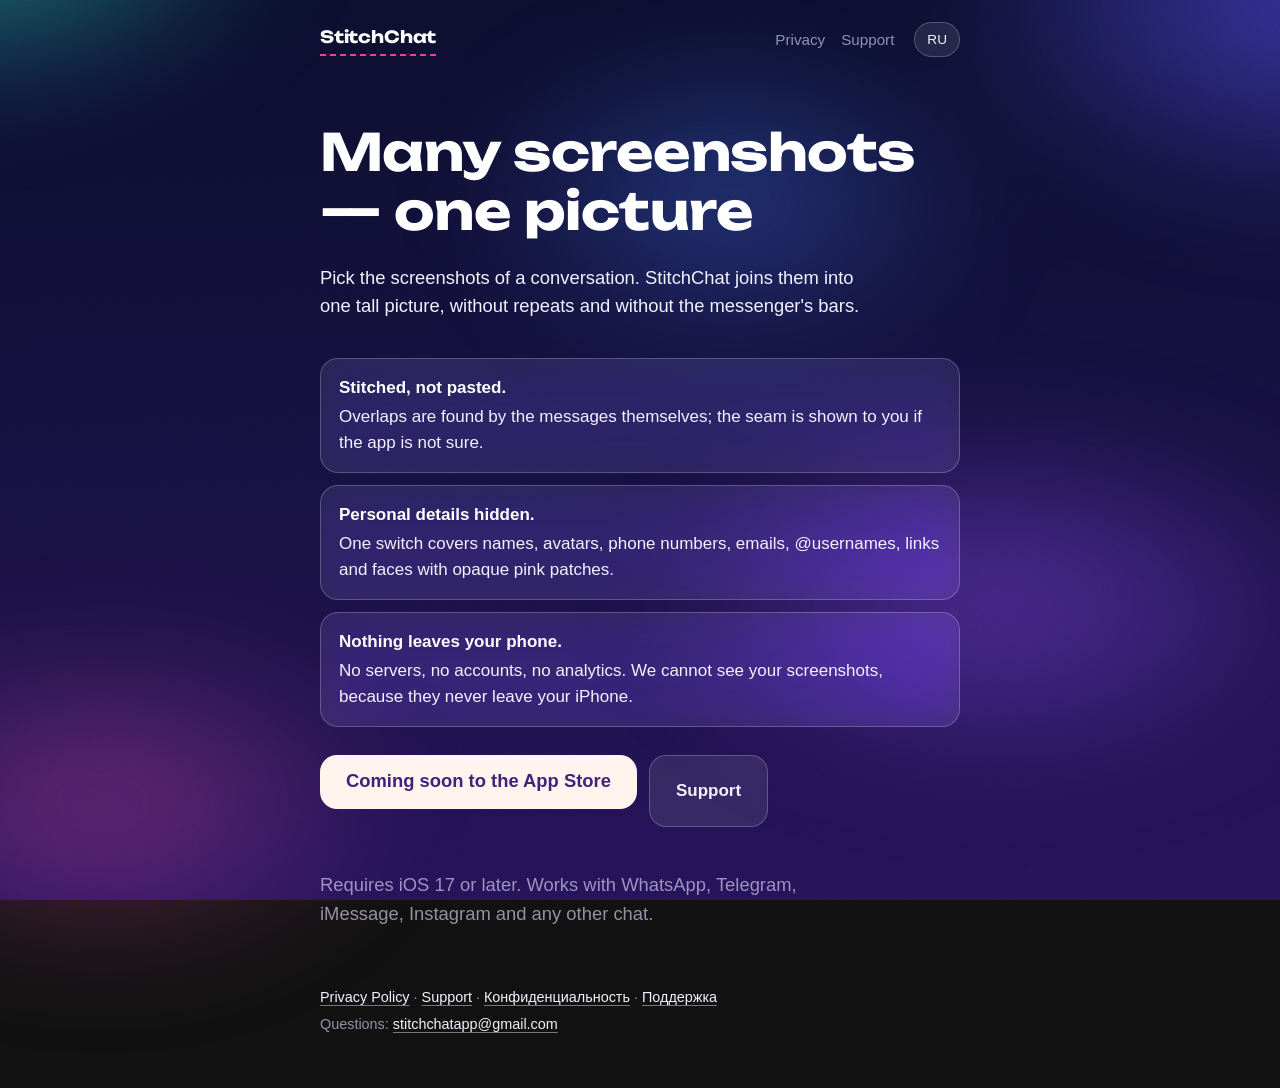
==== stitchchat/index.html @ 791479d6 "stitchchat: privacy and support (14 October 2026)" ====
<!doctype html>
<html lang="en">
<head>
<meta charset="utf-8">
<meta name="viewport" content="width=device-width, initial-scale=1">
<title>StitchChat</title>
<meta name="description" content="StitchChat stitches chat screenshots into one picture and hides personal details — all on your iPhone.">
<link rel="preconnect" href="https://fonts.googleapis.com">
<link rel="preconnect" href="https://fonts.gstatic.com" crossorigin>
<link href="https://fonts.googleapis.com/css2?family=Unbounded:wght@700&display=swap" rel="stylesheet">
<link rel="stylesheet" href="style.css">
</head>
<body>
<div class="wrap">
<header class="top">
<a class="wordmark" href="index.html" aria-current="page">StitchChat</a>
<nav class="nav" aria-label="Site"><a href="privacy.html">Privacy</a><a href="support.html">Support</a></nav>
<a class="lang" href="privacy.ru.html" lang="ru" title="Страницы на русском">RU</a>
</header>
<main>
<section class="hero">
<h1>Many screenshots — one picture</h1>
<p>Pick the screenshots of a conversation. StitchChat joins them into one tall picture, without repeats and without the messenger's bars.</p>
<ul class="three">
<li><b>Stitched, not pasted.</b> Overlaps are found by the messages themselves; the seam is shown to you if the app is not sure.</li>
<li><b>Personal details hidden.</b> One switch covers names, avatars, phone numbers, emails, @usernames, links and faces with opaque pink patches.</li>
<li><b>Nothing leaves your phone.</b> No servers, no accounts, no analytics. We cannot see your screenshots, because they never leave your iPhone.</li>
</ul>
<div class="actions">
<p class="button" aria-disabled="true">Coming soon to the App Store</p>
<a class="button ghost" href="support.html">Support</a>
</div>
<p class="store">Requires iOS 17 or later. Works with WhatsApp, Telegram, iMessage, Instagram and any other chat.</p>
</section>
</main>
<footer>
<p><a href="privacy.html">Privacy Policy</a> · <a href="support.html">Support</a> · <a href="privacy.ru.html" lang="ru">Конфиденциальность</a> · <a href="support.ru.html" lang="ru">Поддержка</a></p>
<p>Questions: <a href="mailto:stitchchatapp@gmail.com">stitchchatapp@gmail.com</a></p>
</footer>
</div>
</body>
</html>
---- stitchchat/style.css ----
/* StitchChat — site styles. Passport: docs/design/brand.md («Аврора»). No scripts, no requests except Google Fonts. */
:root {
  --sky-0: #0B0E2B;
  --sky-1: #171040;
  --sky-2: #251357;
  --ink: #F4F2FF;
  --ink-2: rgba(228, 224, 255, .62);
  --title: #FFFFFF;
  --cream: #FFF4EE;
  --cream-ink: #43217A;
  --stitch: #FF48B0;
  --glass: rgba(255, 255, 255, .09);
  --glass-edge: rgba(255, 255, 255, .22);
  --r-dock: 24px;
  --r-button: 17px;
  --gutter: 16px;
  --measure: 42rem;
  color-scheme: dark;
}

* { box-sizing: border-box; }

html { -webkit-text-size-adjust: 100%; }

body {
  margin: 0;
  min-height: 100vh;
  background: linear-gradient(178deg, var(--sky-0) 0%, var(--sky-1) 55%, var(--sky-2) 100%) fixed;
  color: var(--ink);
  font-family: -apple-system, BlinkMacSystemFont, "SF Pro Text", "Helvetica Neue", Helvetica, Arial, sans-serif;
  font-size: 1.0625rem;
  line-height: 1.55;
  overflow-x: hidden;
  position: relative;
  -webkit-font-smoothing: antialiased;
}

/* Aurora: blurred glows and film grain behind everything. Static — nothing animates. */
body::before {
  content: "";
  position: fixed;
  inset: -20vh -20vw;
  z-index: -2;
  pointer-events: none;
  background:
    radial-gradient(38vw 30vh at 12% 8%,  rgba(45, 212, 191, .55), transparent 70%),
    radial-gradient(44vw 36vh at 88% 14%, rgba(94, 84, 255, .55), transparent 70%),
    radial-gradient(40vw 30vh at 70% 62%, rgba(150, 80, 255, .40), transparent 70%),
    radial-gradient(34vw 28vh at 20% 78%, rgba(240, 80, 180, .32), transparent 70%),
    radial-gradient(30vw 26vh at 55% 30%, rgba(70, 130, 255, .32), transparent 70%);
  filter: blur(52px);
}
body::after {
  content: "";
  position: fixed;
  inset: 0;
  z-index: -1;
  pointer-events: none;
  opacity: .16;
  mix-blend-mode: overlay;
  background-image: url("data:image/svg+xml;utf8,<svg xmlns='http://www.w3.org/2000/svg' width='160' height='160'><filter id='n'><feTurbulence type='fractalNoise' baseFrequency='.9' numOctaves='2' stitchTiles='stitch'/><feColorMatrix values='0 0 0 0 1 0 0 0 0 1 0 0 0 0 1 0 0 0 .9 0'/></filter><rect width='160' height='160' filter='url(%23n)'/></svg>");
  background-size: 160px 160px;
}

a { color: var(--cream); text-decoration-color: rgba(255, 244, 238, .45); text-underline-offset: .18em; }
a:hover { text-decoration-color: var(--cream); }
a:focus-visible, .button:focus-visible {
  outline: 2px solid var(--cream);
  outline-offset: 3px;
  border-radius: 4px;
}

h1, h2, h3, .wordmark {
  font-family: "Unbounded", -apple-system, "SF Pro Display", Helvetica, Arial, sans-serif;
  font-weight: 700;
  color: var(--title);
  letter-spacing: -.01em;
  text-wrap: balance;
}
h1 { font-size: clamp(1.6rem, 1.1rem + 2.6vw, 2.5rem); line-height: 1.15; margin: 0 0 .5em; }
h2 { font-size: clamp(1.15rem, 1rem + 1vw, 1.5rem); line-height: 1.25; margin: 2.2em 0 .6em; }
h3 { font-size: 1.05rem; line-height: 1.3; margin: 1.8em 0 .5em; }
p, ul { margin: 0 0 1em; }
ul { padding-left: 1.25em; }
li { margin: .35em 0; }
li::marker { color: var(--stitch); }
code {
  font-family: "SF Mono", ui-monospace, Menlo, Consolas, monospace;
  font-size: .92em;
  background: var(--glass);
  border: 1px solid var(--glass-edge);
  border-radius: 6px;
  padding: .05em .35em;
}
strong { color: var(--title); }

.wrap {
  max-width: var(--measure);
  margin: 0 auto;
  padding: 0 var(--gutter);
}

/* Header: wordmark with the stitch, navigation, language link. */
.top {
  display: flex;
  flex-wrap: wrap;
  align-items: center;
  gap: 12px 20px;
  padding: 22px 0 10px;
}
.wordmark {
  font-size: 1.05rem;
  text-decoration: none;
  color: var(--title);
  position: relative;
  padding-bottom: 6px;
}
.wordmark::after {
  /* The stitch: a short dashed line in the patch colour — the only place fuchsia is used. */
  content: "";
  position: absolute;
  left: 0; right: 0; bottom: 0;
  border-top: 2px dashed var(--stitch);
  opacity: .9;
}
.nav { display: flex; gap: 16px; flex-wrap: wrap; margin-left: auto; }
.nav a { color: var(--ink-2); text-decoration: none; font-size: .95rem; }
.nav a:hover, .nav a[aria-current="page"] { color: var(--title); }
.nav a[aria-current="page"] { text-decoration: underline; text-decoration-color: var(--glass-edge); text-underline-offset: .3em; }
.lang {
  font-size: .85rem;
  color: var(--ink);
  text-decoration: none;
  padding: 6px 12px;
  border: 1px solid var(--glass-edge);
  background: var(--glass);
  border-radius: 999px;
}
.lang:hover { color: var(--title); border-color: rgba(255, 255, 255, .4); }

/* Content panel: glass under long small text (passport: no glow under text without glass). */
.panel {
  background: var(--glass);
  border: 1px solid var(--glass-edge);
  border-radius: var(--r-dock);
  padding: 22px 18px 26px;
  margin: 18px 0 40px;
  backdrop-filter: blur(22px) saturate(1.5);
  -webkit-backdrop-filter: blur(22px) saturate(1.5);
  box-shadow: 0 24px 60px rgba(5, 4, 30, .45);
}
@media (min-width: 600px) { .panel { padding: 34px 36px 40px; } }
.panel > :first-child { margin-top: 0; }
.panel > :last-child { margin-bottom: 0; }

.meta { color: var(--ink-2); font-size: .95rem; margin: -.25em 0 1.5em; }
.lede { font-size: 1.15rem; line-height: 1.5; color: var(--ink); }

/* Buttons: cream action, 54 pt, radius 17. */
.button {
  display: inline-flex;
  align-items: center;
  justify-content: center;
  min-height: 54px;
  padding: 0 26px;
  border-radius: var(--r-button);
  background: var(--cream);
  color: var(--cream-ink);
  font-weight: 600;
  text-decoration: none;
  transition: transform .15s ease;
}
.button:active { transform: scale(.96); }
.button.ghost {
  background: var(--glass);
  border: 1px solid var(--glass-edge);
  color: var(--ink);
}
.actions { display: flex; flex-wrap: wrap; gap: 12px; margin: 1.6em 0 0; }

/* Index page. */
.hero { padding: 56px 0 24px; }
.hero h1 { font-size: clamp(1.9rem, 1.2rem + 4vw, 3.2rem); margin-bottom: .45em; }
.hero p { font-size: 1.15rem; max-width: 34rem; }
.three { list-style: none; padding: 0; margin: 2.2em 0 0; display: grid; gap: 12px; }
.three li {
  margin: 0;
  padding: 16px 18px;
  background: var(--glass);
  border: 1px solid var(--glass-edge);
  border-radius: 18px;
  backdrop-filter: blur(20px) saturate(1.5);
  -webkit-backdrop-filter: blur(20px) saturate(1.5);
}
.three b { display: block; color: var(--title); margin-bottom: 2px; }
.store { margin-top: 2.4em; color: var(--ink-2); font-size: .95rem; }
.store .button { margin-right: 12px; }

footer {
  color: var(--ink-2);
  font-size: .9rem;
  padding: 10px 0 48px;
}
footer a { color: var(--ink); }
footer p { margin: .35em 0; }

@media (prefers-reduced-motion: reduce) {
  .button { transition: none; }
}
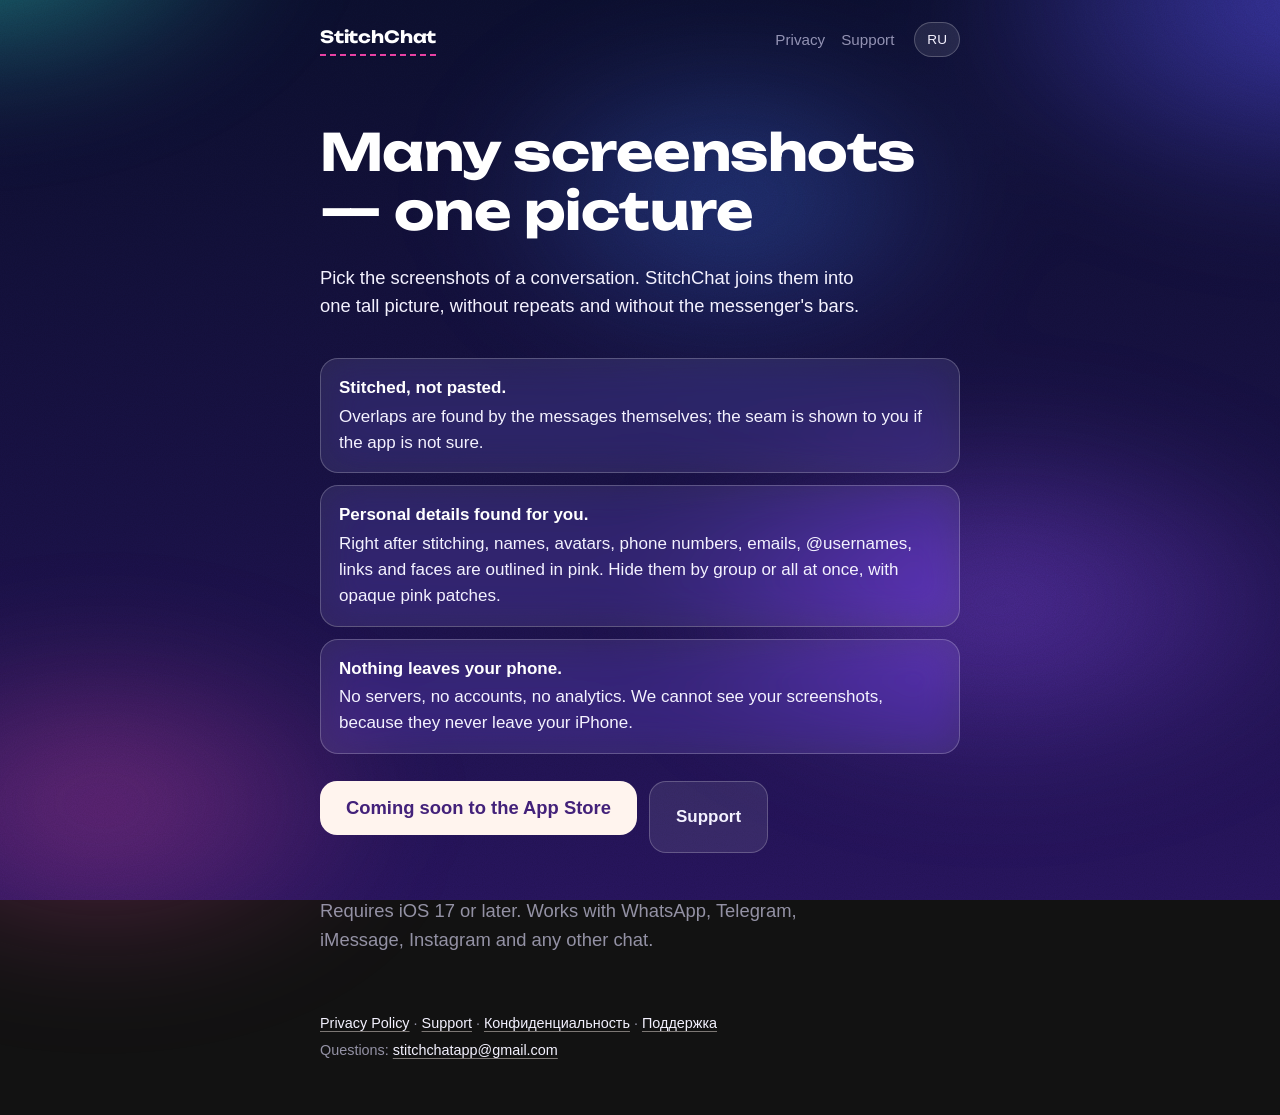
==== commit 7dfb846d: "stitchchat: privacy and support (14 October 2026)" ====
--- a/stitchchat/index.html
+++ b/stitchchat/index.html
@@ -23,7 +23,7 @@
 <p>Pick the screenshots of a conversation. StitchChat joins them into one tall picture, without repeats and without the messenger's bars.</p>
 <ul class="three">
 <li><b>Stitched, not pasted.</b> Overlaps are found by the messages themselves; the seam is shown to you if the app is not sure.</li>
-<li><b>Personal details hidden.</b> One switch covers names, avatars, phone numbers, emails, @usernames, links and faces with opaque pink patches.</li>
+<li><b>Personal details found for you.</b> Right after stitching, names, avatars, phone numbers, emails, @usernames, links and faces are outlined in pink. Hide them by group or all at once, with opaque pink patches.</li>
 <li><b>Nothing leaves your phone.</b> No servers, no accounts, no analytics. We cannot see your screenshots, because they never leave your iPhone.</li>
 </ul>
 <div class="actions">
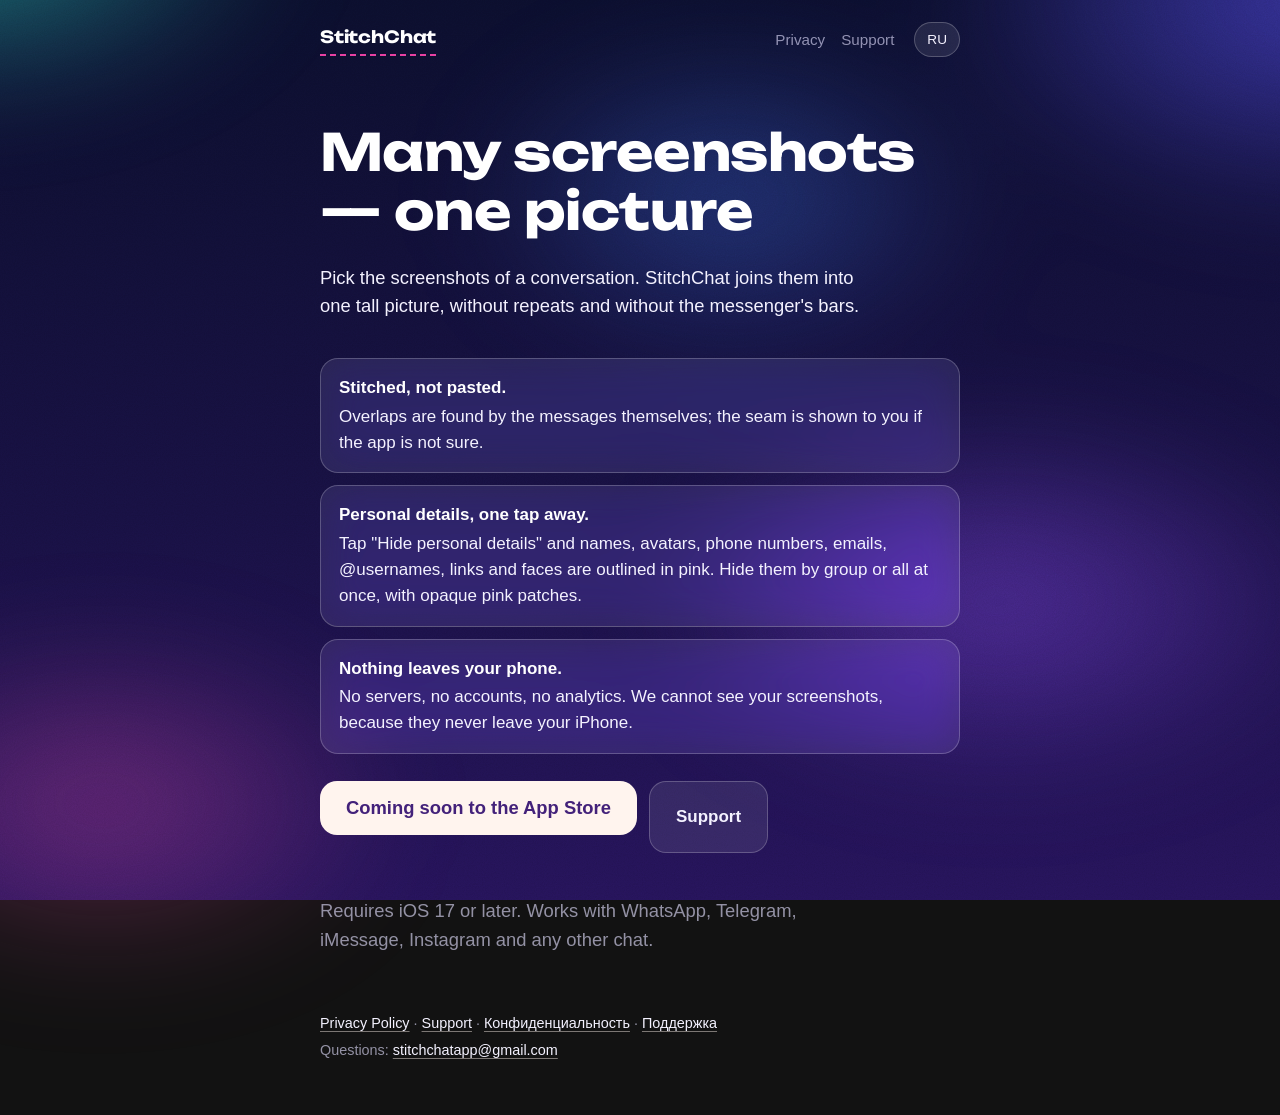
==== commit bb619cf3: "stitchchat: privacy and support (18 October 2026)" ====
--- a/stitchchat/index.html
+++ b/stitchchat/index.html
@@ -23,7 +23,7 @@
 <p>Pick the screenshots of a conversation. StitchChat joins them into one tall picture, without repeats and without the messenger's bars.</p>
 <ul class="three">
 <li><b>Stitched, not pasted.</b> Overlaps are found by the messages themselves; the seam is shown to you if the app is not sure.</li>
-<li><b>Personal details found for you.</b> Right after stitching, names, avatars, phone numbers, emails, @usernames, links and faces are outlined in pink. Hide them by group or all at once, with opaque pink patches.</li>
+<li><b>Personal details, one tap away.</b> Tap "Hide personal details" and names, avatars, phone numbers, emails, @usernames, links and faces are outlined in pink. Hide them by group or all at once, with opaque pink patches.</li>
 <li><b>Nothing leaves your phone.</b> No servers, no accounts, no analytics. We cannot see your screenshots, because they never leave your iPhone.</li>
 </ul>
 <div class="actions">
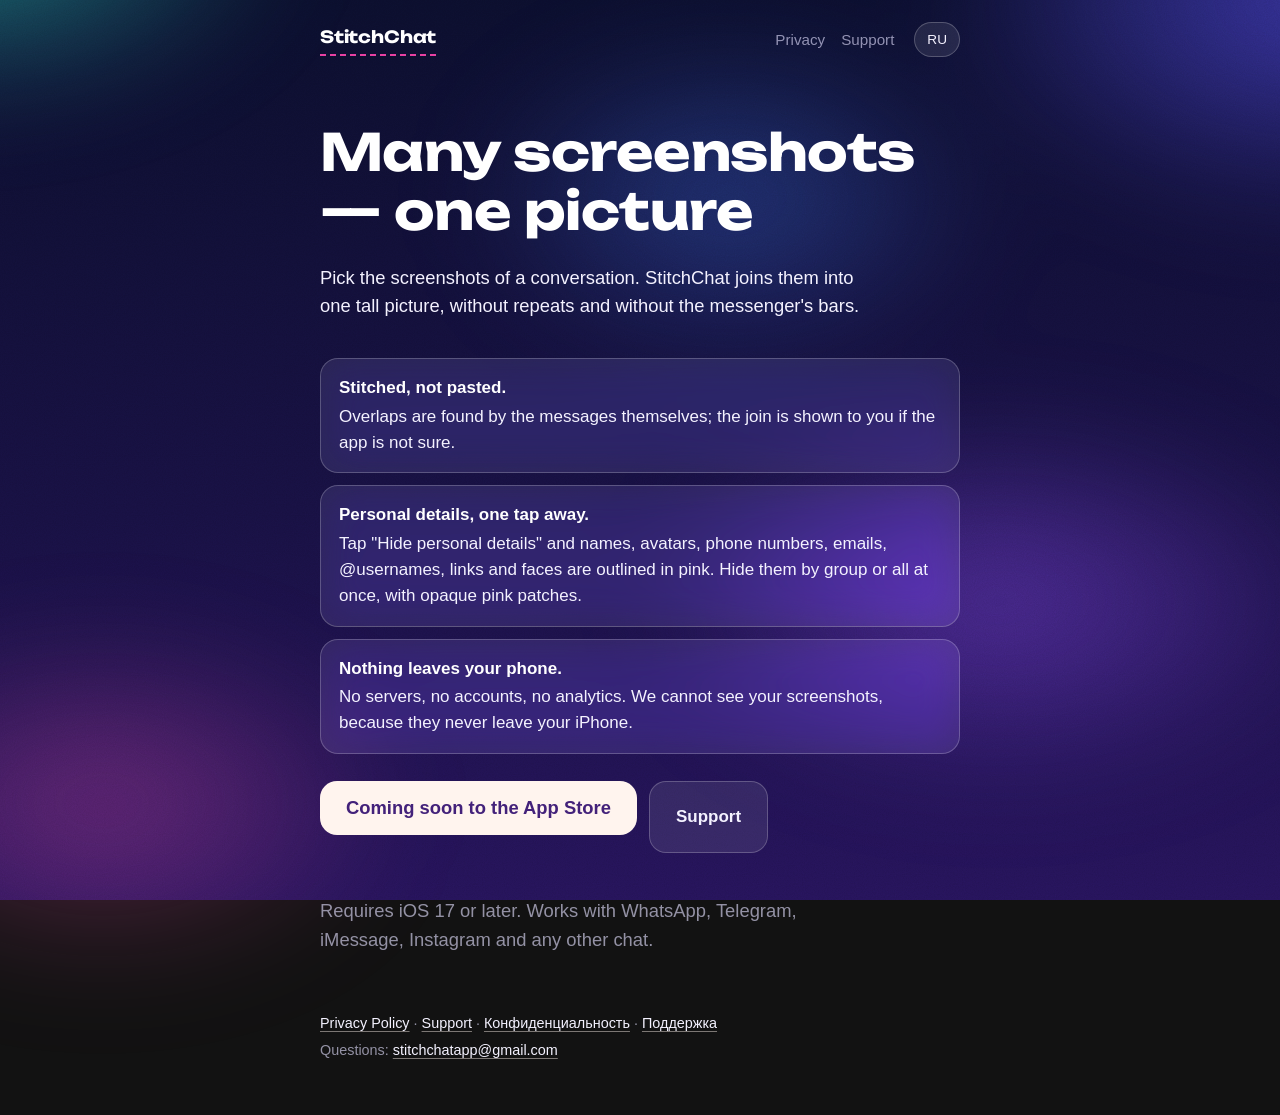
==== commit f11c1dde: "stitchchat: privacy and support (18 October 2026)" ====
--- a/stitchchat/index.html
+++ b/stitchchat/index.html
@@ -22,7 +22,7 @@
 <h1>Many screenshots — one picture</h1>
 <p>Pick the screenshots of a conversation. StitchChat joins them into one tall picture, without repeats and without the messenger's bars.</p>
 <ul class="three">
-<li><b>Stitched, not pasted.</b> Overlaps are found by the messages themselves; the seam is shown to you if the app is not sure.</li>
+<li><b>Stitched, not pasted.</b> Overlaps are found by the messages themselves; the join is shown to you if the app is not sure.</li>
 <li><b>Personal details, one tap away.</b> Tap "Hide personal details" and names, avatars, phone numbers, emails, @usernames, links and faces are outlined in pink. Hide them by group or all at once, with opaque pink patches.</li>
 <li><b>Nothing leaves your phone.</b> No servers, no accounts, no analytics. We cannot see your screenshots, because they never leave your iPhone.</li>
 </ul>
